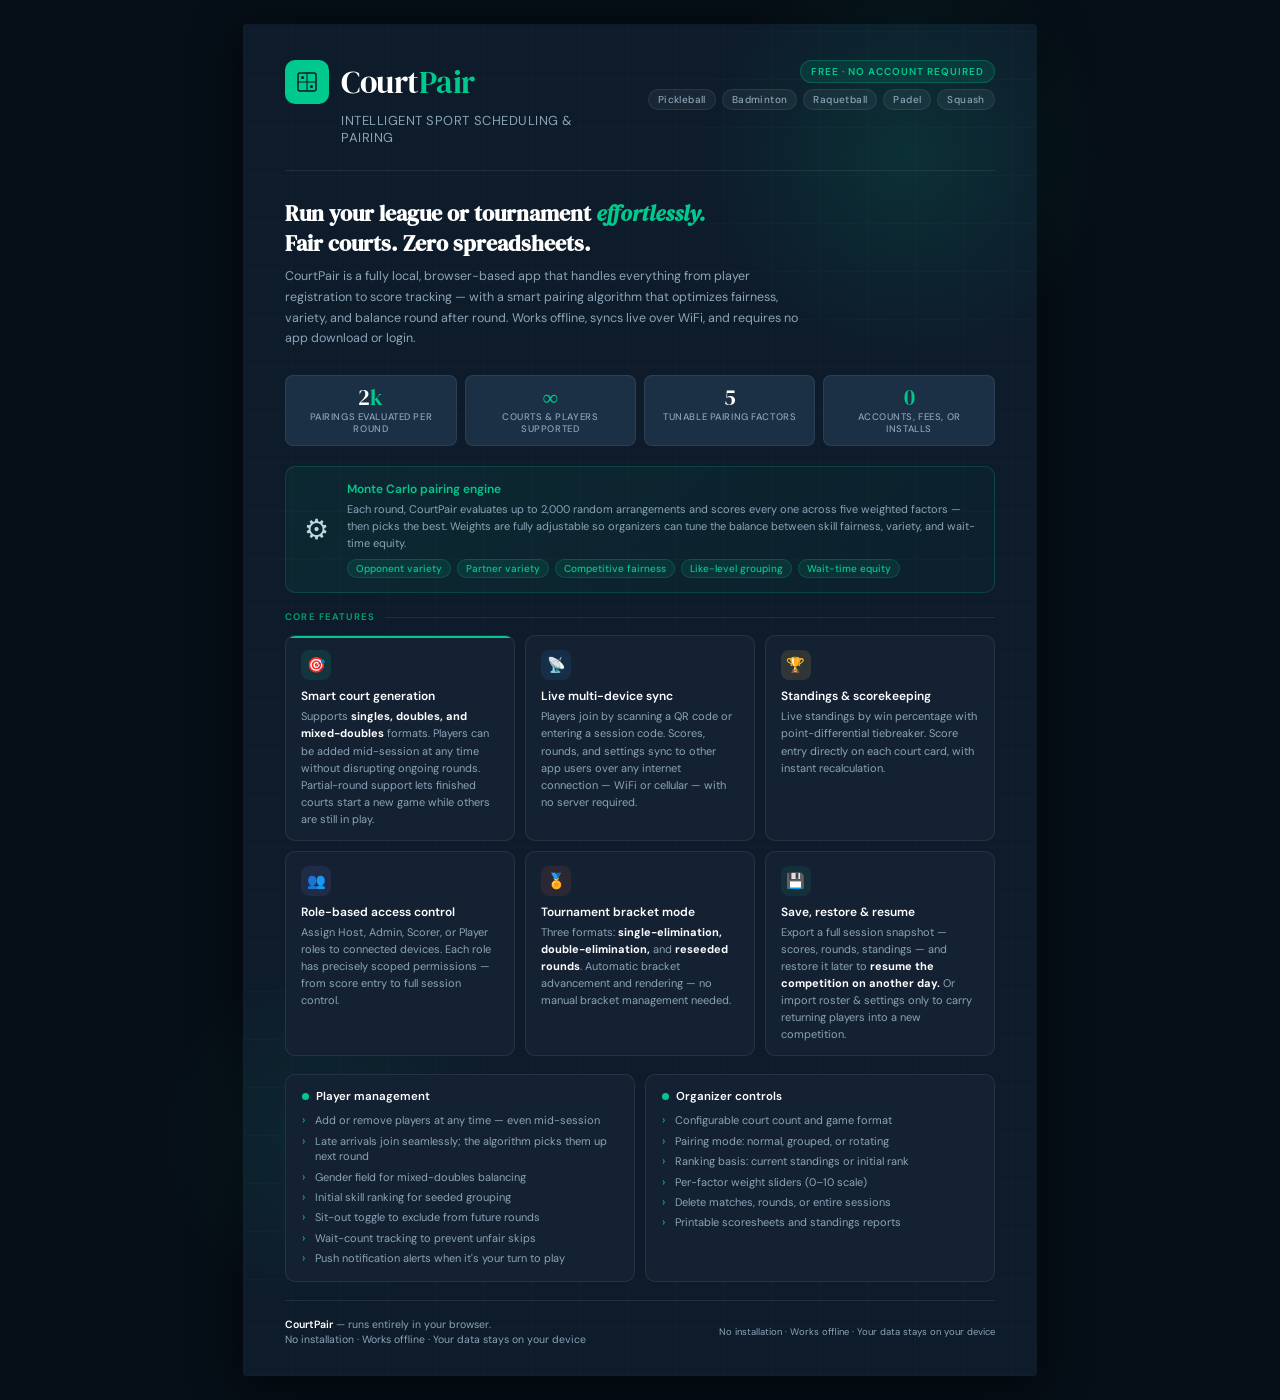
==== courtPairMarketing.html @ 40b13ab9 "initial verison" ====
<!DOCTYPE html>
<html lang="en">
<head>
<meta charset="UTF-8">
<meta name="viewport" content="width=device-width, initial-scale=1.0">
<title>CourtPair — Marketing Sheet</title>
<link href="https://fonts.googleapis.com/css2?family=DM+Serif+Display:ital@0;1&family=DM+Sans:wght@300;400;500;600&display=swap" rel="stylesheet">
<style>
  *, *::before, *::after { box-sizing: border-box; margin: 0; padding: 0; }

  :root {
    --navy:    #0d1b2a;
    --navy2:   #132133;
    --navy3:   #1b2f45;
    --accent:  #00c98d;
    --accent2: #00a572;
    --gold:    #f5c842;
    --white:   #ffffff;
    --offwhite:#f0f4f2;
    --muted:   #8ba4b8;
    --text:    #d6e8f5;
    --border:  rgba(255,255,255,0.08);
  }

  @page { size: A4; margin: 0; }

  html {
    background: #060e17;
    overflow-y: auto;
  }

  body {
    font-family: 'DM Sans', sans-serif;
    background: var(--navy);
    color: var(--text);
    width: 210mm;
    min-height: 297mm;
    margin: 24px auto;
    position: relative;
    overflow: visible;
    box-shadow: 0 8px 48px rgba(0,0,0,0.6);
    border-radius: 4px;
  }

  @media print {
    html { background: var(--navy); }
    body { margin: 0; box-shadow: none; border-radius: 0; -webkit-print-color-adjust: exact; print-color-adjust: exact; }
  }

  /* ── Background geometric decoration ── */
  .bg-deco {
    position: absolute;
    inset: 0;
    pointer-events: none;
    z-index: 0;
  }
  .bg-deco::before {
    content: '';
    position: absolute;
    top: -80px; right: -80px;
    width: 420px; height: 420px;
    border-radius: 50%;
    background: radial-gradient(circle, rgba(0,201,141,0.12) 0%, transparent 70%);
  }
  .bg-deco::after {
    content: '';
    position: absolute;
    bottom: 60px; left: -100px;
    width: 360px; height: 360px;
    border-radius: 50%;
    background: radial-gradient(circle, rgba(0,201,141,0.07) 0%, transparent 70%);
  }

  /* Court net lines */
  .court-lines {
    position: absolute;
    top: 0; left: 0; right: 0;
    height: 100%;
    pointer-events: none;
    opacity: 0.035;
    background-image:
      repeating-linear-gradient(0deg, var(--accent) 0, var(--accent) 1px, transparent 1px, transparent 48px),
      repeating-linear-gradient(90deg, var(--accent) 0, var(--accent) 1px, transparent 1px, transparent 48px);
  }

  .page {
    position: relative;
    z-index: 1;
    padding: 36px 42px 28px;
    min-height: 297mm;
    display: flex;
    flex-direction: column;
  }

  /* ── Header ── */
  .header {
    display: flex;
    align-items: flex-start;
    justify-content: space-between;
    gap: 24px;
    margin-bottom: 28px;
    padding-bottom: 24px;
    border-bottom: 1px solid var(--border);
  }
  .header-left { flex: 1; }

  .logo-row {
    display: flex;
    align-items: center;
    gap: 12px;
    margin-bottom: 8px;
  }
  .logo-icon {
    width: 44px; height: 44px;
    background: var(--accent);
    border-radius: 10px;
    display: flex; align-items: center; justify-content: center;
    flex-shrink: 0;
  }
  .logo-icon svg { width: 24px; height: 24px; }

  .app-name {
    font-family: 'DM Serif Display', serif;
    font-size: 32px;
    color: var(--white);
    letter-spacing: -0.5px;
    line-height: 1;
  }
  .app-name span { color: var(--accent); }

  .tagline {
    font-size: 13px;
    color: var(--muted);
    font-weight: 400;
    letter-spacing: 0.04em;
    text-transform: uppercase;
    margin-left: 56px;
  }

  .header-right {
    display: flex;
    flex-direction: column;
    align-items: flex-end;
    gap: 6px;
    flex-shrink: 0;
  }
  .badge {
    font-size: 10px;
    font-weight: 600;
    letter-spacing: 0.1em;
    text-transform: uppercase;
    padding: 4px 10px;
    border-radius: 20px;
    background: rgba(0,201,141,0.12);
    color: var(--accent);
    border: 1px solid rgba(0,201,141,0.25);
  }
  .sport-badges {
    display: flex; gap: 6px; flex-wrap: wrap; justify-content: flex-end;
  }
  .sport-badge {
    font-size: 10px;
    font-weight: 500;
    padding: 3px 9px;
    border-radius: 20px;
    background: rgba(255,255,255,0.05);
    color: var(--muted);
    border: 1px solid var(--border);
    letter-spacing: 0.04em;
  }

  /* ── Hero blurb ── */
  .hero {
    margin-bottom: 26px;
  }
  .hero h1 {
    font-family: 'DM Serif Display', serif;
    font-size: 22px;
    color: var(--white);
    line-height: 1.35;
    margin-bottom: 8px;
    max-width: 480px;
  }
  .hero h1 em {
    font-style: italic;
    color: var(--accent);
  }
  .hero p {
    font-size: 12.5px;
    color: var(--muted);
    line-height: 1.65;
    max-width: 520px;
  }

  /* ── Feature grid ── */
  .section-label {
    font-size: 9.5px;
    font-weight: 600;
    letter-spacing: 0.12em;
    text-transform: uppercase;
    color: var(--accent2);
    margin-bottom: 12px;
  }

  .features-grid {
    display: grid;
    grid-template-columns: repeat(3, 1fr);
    gap: 10px;
    margin-bottom: 18px;
  }

  .feature-card {
    background: var(--navy2);
    border: 1px solid var(--border);
    border-radius: 10px;
    padding: 14px 15px 12px;
    position: relative;
    overflow: hidden;
  }
  .feature-card::before {
    content: '';
    position: absolute;
    top: 0; left: 0; right: 0;
    height: 2px;
    background: var(--accent);
    opacity: 0;
  }
  .feature-card.highlight::before { opacity: 1; }

  .feature-icon {
    width: 30px; height: 30px;
    border-radius: 8px;
    display: flex; align-items: center; justify-content: center;
    margin-bottom: 9px;
    font-size: 15px;
  }
  .fi-green  { background: rgba(0,201,141,0.12); }
  .fi-blue   { background: rgba(55,138,221,0.12); }
  .fi-gold   { background: rgba(245,200,66,0.12); }
  .fi-purple { background: rgba(127,119,221,0.12); }
  .fi-coral  { background: rgba(216,90,48,0.12); }
  .fi-teal   { background: rgba(29,158,117,0.12); }

  .feature-title {
    font-size: 12px;
    font-weight: 600;
    color: var(--white);
    margin-bottom: 5px;
    line-height: 1.2;
  }
  .feature-desc {
    font-size: 11px;
    color: var(--muted);
    line-height: 1.55;
  }

  /* ── Two-col section ── */
  .two-col {
    display: grid;
    grid-template-columns: 1fr 1fr;
    gap: 10px;
    margin-bottom: 18px;
  }

  .info-block {
    background: var(--navy2);
    border: 1px solid var(--border);
    border-radius: 10px;
    padding: 14px 16px;
  }
  .info-block h3 {
    font-size: 11.5px;
    font-weight: 600;
    color: var(--white);
    margin-bottom: 9px;
    display: flex;
    align-items: center;
    gap: 7px;
  }
  .info-block h3 span.dot {
    width: 7px; height: 7px;
    border-radius: 50%;
    background: var(--accent);
    flex-shrink: 0;
    display: inline-block;
  }
  .info-block ul {
    list-style: none;
    display: flex;
    flex-direction: column;
    gap: 5px;
  }
  .info-block ul li {
    font-size: 11px;
    color: var(--muted);
    padding-left: 13px;
    position: relative;
    line-height: 1.4;
  }
  .info-block ul li::before {
    content: '›';
    position: absolute;
    left: 0;
    color: var(--accent);
    font-size: 12px;
    line-height: 1.3;
  }

  /* ── Algorithm highlight ── */
  .algo-strip {
    background: linear-gradient(135deg, rgba(0,201,141,0.08), rgba(0,165,114,0.04));
    border: 1px solid rgba(0,201,141,0.2);
    border-radius: 10px;
    padding: 14px 18px;
    margin-bottom: 18px;
    display: flex;
    gap: 18px;
    align-items: center;
  }
  .algo-strip .algo-icon {
    font-size: 28px;
    flex-shrink: 0;
    opacity: 0.9;
  }
  .algo-content h3 {
    font-size: 12px;
    font-weight: 600;
    color: var(--accent);
    margin-bottom: 4px;
  }
  .algo-content p {
    font-size: 11px;
    color: var(--muted);
    line-height: 1.55;
  }
  .algo-pills {
    display: flex;
    gap: 6px;
    flex-wrap: wrap;
    margin-top: 7px;
  }
  .algo-pill {
    font-size: 10px;
    font-weight: 500;
    color: var(--accent);
    background: rgba(0,201,141,0.1);
    border: 1px solid rgba(0,201,141,0.2);
    border-radius: 20px;
    padding: 2px 8px;
  }

  /* ── Stat row ── */
  .stat-row {
    display: grid;
    grid-template-columns: repeat(4, 1fr);
    gap: 8px;
    margin-bottom: 20px;
  }
  .stat-card {
    background: var(--navy3);
    border: 1px solid var(--border);
    border-radius: 8px;
    padding: 10px 12px;
    text-align: center;
  }
  .stat-number {
    font-family: 'DM Serif Display', serif;
    font-size: 22px;
    color: var(--white);
    line-height: 1;
    margin-bottom: 3px;
  }
  .stat-number span { color: var(--accent); }
  .stat-label {
    font-size: 9.5px;
    color: var(--muted);
    text-transform: uppercase;
    letter-spacing: 0.06em;
    font-weight: 500;
  }

  /* ── Footer ── */
  .footer {
    margin-top: auto;
    padding-top: 16px;
    border-top: 1px solid var(--border);
    display: flex;
    justify-content: space-between;
    align-items: center;
  }
  .footer-left {
    font-size: 10.5px;
    color: var(--muted);
    line-height: 1.5;
  }
  .footer-left strong {
    color: var(--white);
    font-weight: 600;
  }
  .footer-right {
    display: flex;
    flex-direction: column;
    align-items: flex-end;
    gap: 4px;
  }
  .footer-right .url {
    font-size: 11px;
    font-weight: 600;
    color: var(--accent);
    letter-spacing: 0.02em;
  }
  .footer-right .sub {
    font-size: 9.5px;
    color: var(--muted);
  }

  .divider-label {
    display: flex;
    align-items: center;
    gap: 10px;
    margin-bottom: 12px;
  }
  .divider-label::after {
    content: '';
    flex: 1;
    height: 1px;
    background: var(--border);
  }

  .app-link-strip {
    background: linear-gradient(135deg, rgba(0,201,141,0.1), rgba(0,165,114,0.05));
    border: 1px solid rgba(0,201,141,0.25);
    border-radius: 10px;
    padding: 13px 18px;
    margin-bottom: 18px;
    display: flex;
    align-items: center;
    gap: 16px;
  }
  .app-link-strip .link-icon {
    font-size: 22px;
    flex-shrink: 0;
  }
  .app-link-strip .link-text {
    flex: 1;
  }
  .app-link-strip .link-label {
    font-size: 10px;
    font-weight: 600;
    letter-spacing: 0.1em;
    text-transform: uppercase;
    color: var(--accent2);
    margin-bottom: 3px;
  }
  .app-link-strip a.app-url {
    font-size: 13.5px;
    font-weight: 600;
    color: var(--accent);
    text-decoration: none;
    letter-spacing: 0.01em;
    word-break: break-all;
  }
  .app-link-strip a.app-url:hover { text-decoration: underline; }
  .app-link-strip .link-sub {
    font-size: 10.5px;
    color: var(--muted);
    margin-top: 2px;
  }
  .qr-placeholder {
    width: 58px; height: 58px;
    border: 1.5px dashed rgba(0,201,141,0.35);
    border-radius: 6px;
    display: flex;
    align-items: center;
    justify-content: center;
    flex-shrink: 0;
    color: rgba(0,201,141,0.4);
    font-size: 9px;
    text-align: center;
    line-height: 1.3;
    padding: 4px;
  }

  /* print handled above */
</style>
</head>
<body>
<div class="bg-deco"></div>
<div class="court-lines"></div>

<div class="page">

  <!-- Header -->
  <div class="header">
    <div class="header-left">
      <div class="logo-row">
        <div class="logo-icon">
          <svg viewBox="0 0 24 24" fill="none" xmlns="http://www.w3.org/2000/svg">
            <rect x="3" y="11.5" width="18" height="1" fill="#0d1b2a" rx="0.5"/>
            <rect x="11.5" y="3" width="1" height="18" fill="#0d1b2a" rx="0.5"/>
            <rect x="3" y="3" width="18" height="18" rx="2" stroke="#0d1b2a" stroke-width="1.5" fill="none"/>
            <circle cx="7.5" cy="7.5" r="1.5" fill="#0d1b2a"/>
            <circle cx="16.5" cy="16.5" r="1.5" fill="#0d1b2a"/>
          </svg>
        </div>
        <div class="app-name">Court<span>Pair</span></div>
      </div>
      <div class="tagline">Intelligent sport scheduling &amp; pairing</div>
    </div>
    <div class="header-right">
      <div class="badge">Free · No account required</div>
      <div class="sport-badges">
        <div class="sport-badge">Pickleball</div>
        <div class="sport-badge">Badminton</div>
        <div class="sport-badge">Raquetball</div>
        <div class="sport-badge">Padel</div>
        <div class="sport-badge">Squash</div>
      </div>
    </div>
  </div>

  <!-- Hero -->
  <div class="hero">
    <h1>Run your league or tournament <em>effortlessly.</em><br>Fair courts. Zero spreadsheets.</h1>
    <p>CourtPair is a fully local, browser-based app that handles everything from player registration to score tracking — with a smart pairing algorithm that optimizes fairness, variety, and balance round after round. Works offline, syncs live over WiFi, and requires no app download or login.</p>
  </div>

  <!-- Stats -->
  <div class="stat-row">
    <div class="stat-card">
      <div class="stat-number">2<span>k</span></div>
      <div class="stat-label">Pairings evaluated per round</div>
    </div>
    <div class="stat-card">
      <div class="stat-number"><span>∞</span></div>
      <div class="stat-label">Courts &amp; players supported</div>
    </div>
    <div class="stat-card">
      <div class="stat-number">5</div>
      <div class="stat-label">Tunable pairing factors</div>
    </div>
    <div class="stat-card">
      <div class="stat-number"><span>0</span></div>
      <div class="stat-label">Accounts, fees, or installs</div>
    </div>
  </div>

  <!-- Algorithm highlight -->
  <div class="algo-strip">
    <div class="algo-icon">⚙</div>
    <div class="algo-content">
      <h3>Monte Carlo pairing engine</h3>
      <p>Each round, CourtPair evaluates up to 2,000 random arrangements and scores every one across five weighted factors — then picks the best. Weights are fully adjustable so organizers can tune the balance between skill fairness, variety, and wait-time equity.</p>
      <div class="algo-pills">
        <div class="algo-pill">Opponent variety</div>
        <div class="algo-pill">Partner variety</div>
        <div class="algo-pill">Competitive fairness</div>
        <div class="algo-pill">Like-level grouping</div>
        <div class="algo-pill">Wait-time equity</div>
      </div>
    </div>
  </div>

  <!-- Feature grid -->
  <div class="divider-label section-label">Core features</div>
  <div class="features-grid">

    <div class="feature-card highlight">
      <div class="feature-icon fi-green">🎯</div>
      <div class="feature-title">Smart court generation</div>
      <div class="feature-desc">Supports <strong style="color:var(--white);">singles, doubles, and mixed-doubles</strong> formats. Players can be added mid-session at any time without disrupting ongoing rounds. Partial-round support lets finished courts start a new game while others are still in play.</div>
    </div>

    <div class="feature-card">
      <div class="feature-icon fi-blue">📡</div>
      <div class="feature-title">Live multi-device sync</div>
      <div class="feature-desc">Players join by scanning a QR code or entering a session code. Scores, rounds, and settings sync to other app users over any internet connection — WiFi or cellular — with no server required.</div>
    </div>

    <div class="feature-card">
      <div class="feature-icon fi-gold">🏆</div>
      <div class="feature-title">Standings &amp; scorekeeping</div>
      <div class="feature-desc">Live standings by win percentage with point-differential tiebreaker. Score entry directly on each court card, with instant recalculation.</div>
    </div>

    <div class="feature-card">
      <div class="feature-icon fi-purple">👥</div>
      <div class="feature-title">Role-based access control</div>
      <div class="feature-desc">Assign Host, Admin, Scorer, or Player roles to connected devices. Each role has precisely scoped permissions — from score entry to full session control.</div>
    </div>

    <div class="feature-card">
      <div class="feature-icon fi-coral">🏅</div>
      <div class="feature-title">Tournament bracket mode</div>
      <div class="feature-desc">Three formats: <strong style="color:var(--white);">single-elimination, double-elimination,</strong> and <strong style="color:var(--white);">reseeded rounds</strong>. Automatic bracket advancement and rendering — no manual bracket management needed.</div>
    </div>

    <div class="feature-card">
      <div class="feature-icon fi-teal">💾</div>
      <div class="feature-title">Save, restore &amp; resume</div>
      <div class="feature-desc">Export a full session snapshot — scores, rounds, standings — and restore it later to <strong style="color:var(--white);">resume the competition on another day.</strong> Or import roster &amp; settings only to carry returning players into a new competition.</div>
    </div>

  </div>

  <!-- Two-col info blocks -->
  <div class="two-col">
    <div class="info-block">
      <h3><span class="dot"></span>Player management</h3>
      <ul>
        <li>Add or remove players at any time — even mid-session</li>
        <li>Late arrivals join seamlessly; the algorithm picks them up next round</li>
        <li>Gender field for mixed-doubles balancing</li>
        <li>Initial skill ranking for seeded grouping</li>
        <li>Sit-out toggle to exclude from future rounds</li>
        <li>Wait-count tracking to prevent unfair skips</li>
        <li>Push notification alerts when it's your turn to play</li>
      </ul>
    </div>
    <div class="info-block">
      <h3><span class="dot"></span>Organizer controls</h3>
      <ul>
        <li>Configurable court count and game format</li>
        <li>Pairing mode: normal, grouped, or rotating</li>
        <li>Ranking basis: current standings or initial rank</li>
        <li>Per-factor weight sliders (0–10 scale)</li>
        <li>Delete matches, rounds, or entire sessions</li>
        <li>Printable scoresheets and standings reports</li>
      </ul>
    </div>
  </div>

  <!-- App link 
  <div class="app-link-strip">
    <div class="qr-placeholder">QR<br>code<br>here</div>
    <div class="link-text">
      <div class="link-label">🔗 Open the app and try it out!</div>
      <a class="app-url" href="pairing.html"></a>
      <div class="link-sub">Works in any modern browser · No download or account required · Save to home screen for full-screen mode</div>
    </div>
  </div>
-->
  <!-- Footer -->
  <div class="footer">
    <div class="footer-left">
      <strong>CourtPair</strong> — runs entirely in your browser.<br>
      No installation · Works offline · Your data stays on your device
    </div>
    <div class="footer-right">
      <div class="sub">No installation · Works offline · Your data stays on your device</div>
    </div>
  </div>

</div>
</body>
</html>
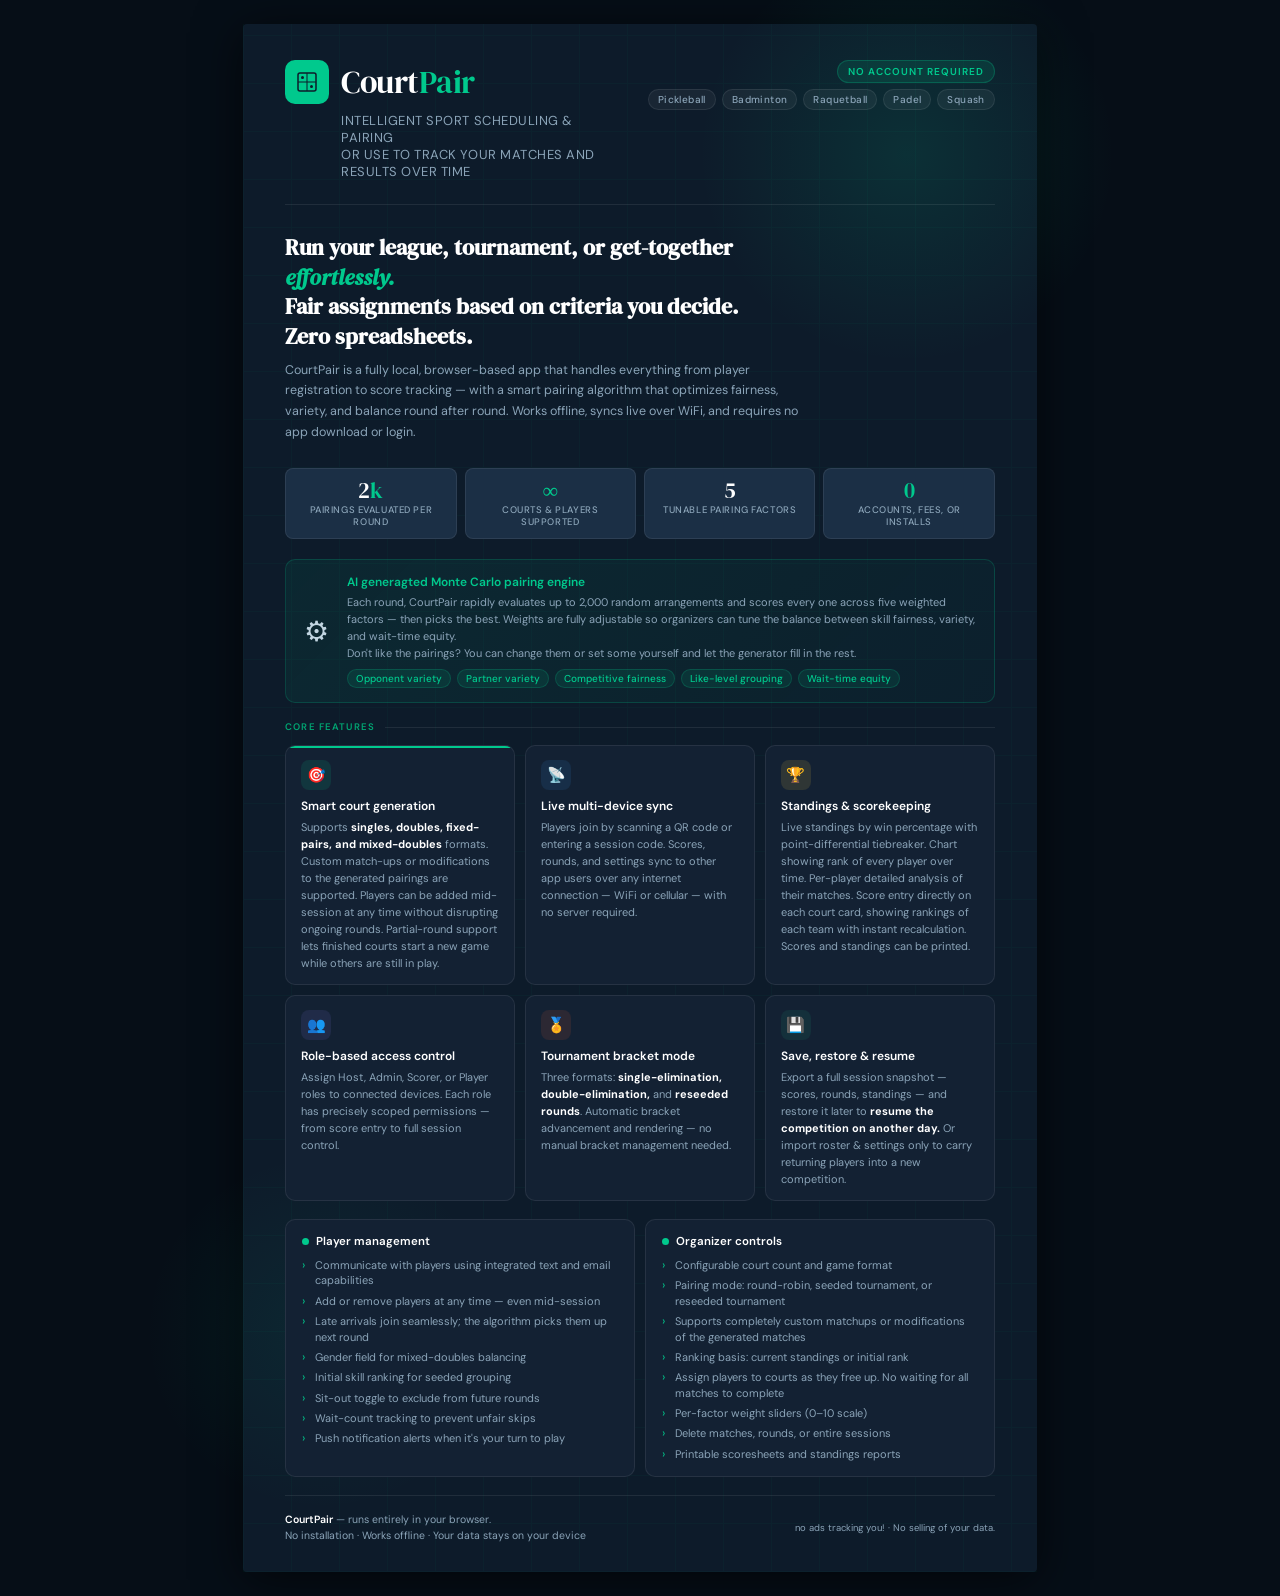
==== commit 7a46b018: "Add files via upload" ====
--- a/courtPairMarketing.html
+++ b/courtPairMarketing.html
@@ -506,9 +506,10 @@
         <div class="app-name">Court<span>Pair</span></div>
       </div>
       <div class="tagline">Intelligent sport scheduling &amp; pairing</div>
+      <div class="tagline">Or use to track your matches and results over time</div>
     </div>
     <div class="header-right">
-      <div class="badge">Free · No account required</div>
+      <div class="badge">No account required</div>
       <div class="sport-badges">
         <div class="sport-badge">Pickleball</div>
         <div class="sport-badge">Badminton</div>
@@ -521,7 +522,7 @@
 
   <!-- Hero -->
   <div class="hero">
-    <h1>Run your league or tournament <em>effortlessly.</em><br>Fair courts. Zero spreadsheets.</h1>
+    <h1>Run your league, tournament, or get-together <em>effortlessly.</em><br>Fair assignments based on criteria you decide. Zero spreadsheets.</h1>
     <p>CourtPair is a fully local, browser-based app that handles everything from player registration to score tracking — with a smart pairing algorithm that optimizes fairness, variety, and balance round after round. Works offline, syncs live over WiFi, and requires no app download or login.</p>
   </div>
 
@@ -549,8 +550,9 @@
   <div class="algo-strip">
     <div class="algo-icon">⚙</div>
     <div class="algo-content">
-      <h3>Monte Carlo pairing engine</h3>
-      <p>Each round, CourtPair evaluates up to 2,000 random arrangements and scores every one across five weighted factors — then picks the best. Weights are fully adjustable so organizers can tune the balance between skill fairness, variety, and wait-time equity.</p>
+      <h3>AI generagted Monte Carlo pairing engine</h3>
+      <p>Each round, CourtPair rapidly evaluates up to 2,000 random arrangements and scores every one across five weighted factors — then picks the best. Weights are fully adjustable so organizers can tune the balance between skill fairness, variety, and wait-time equity.</p>
+      <p>Don't like the pairings? You can change them or set some yourself and let the generator fill in the rest.</p>
       <div class="algo-pills">
         <div class="algo-pill">Opponent variety</div>
         <div class="algo-pill">Partner variety</div>
@@ -568,7 +570,7 @@
     <div class="feature-card highlight">
       <div class="feature-icon fi-green">🎯</div>
       <div class="feature-title">Smart court generation</div>
-      <div class="feature-desc">Supports <strong style="color:var(--white);">singles, doubles, and mixed-doubles</strong> formats. Players can be added mid-session at any time without disrupting ongoing rounds. Partial-round support lets finished courts start a new game while others are still in play.</div>
+      <div class="feature-desc">Supports <strong style="color:var(--white);">singles, doubles, fixed-pairs, and mixed-doubles</strong> formats. Custom match-ups or modifications to the generated pairings are supported. Players can be added mid-session at any time without disrupting ongoing rounds. Partial-round support lets finished courts start a new game while others are still in play.</div>
     </div>
 
     <div class="feature-card">
@@ -580,13 +582,13 @@
     <div class="feature-card">
       <div class="feature-icon fi-gold">🏆</div>
       <div class="feature-title">Standings &amp; scorekeeping</div>
-      <div class="feature-desc">Live standings by win percentage with point-differential tiebreaker. Score entry directly on each court card, with instant recalculation.</div>
+      <div class="feature-desc">Live standings by win percentage with point-differential tiebreaker. Chart showing rank of every player over time.  Per-player detailed analysis of their matches. Score entry directly on each court card, showing rankings of each team with instant recalculation. Scores and standings can be printed.</div>
     </div>
 
     <div class="feature-card">
       <div class="feature-icon fi-purple">👥</div>
       <div class="feature-title">Role-based access control</div>
-      <div class="feature-desc">Assign Host, Admin, Scorer, or Player roles to connected devices. Each role has precisely scoped permissions — from score entry to full session control.</div>
+      <div class="feature-desc">Assign Host, Admin, Scorer, or Player roles to connected devices. Each role has precisely scoped permissions — from score entry to full session control. </div>
     </div>
 
     <div class="feature-card">
@@ -608,6 +610,7 @@
     <div class="info-block">
       <h3><span class="dot"></span>Player management</h3>
       <ul>
+        <li>Communicate with players using integrated text and email capabilities</li>
         <li>Add or remove players at any time — even mid-session</li>
         <li>Late arrivals join seamlessly; the algorithm picks them up next round</li>
         <li>Gender field for mixed-doubles balancing</li>
@@ -621,8 +624,10 @@
       <h3><span class="dot"></span>Organizer controls</h3>
       <ul>
         <li>Configurable court count and game format</li>
-        <li>Pairing mode: normal, grouped, or rotating</li>
+        <li>Pairing mode: round-robin, seeded tournament, or reseeded tournament</li>
+        <li>Supports completely custom matchups or modifications of the generated matches</li>
         <li>Ranking basis: current standings or initial rank</li>
+        <li>Assign players to courts as they free up. No waiting for all matches to complete</li>
         <li>Per-factor weight sliders (0–10 scale)</li>
         <li>Delete matches, rounds, or entire sessions</li>
         <li>Printable scoresheets and standings reports</li>
@@ -636,7 +641,7 @@
     <div class="link-text">
       <div class="link-label">🔗 Open the app and try it out!</div>
       <a class="app-url" href="pairing.html"></a>
-      <div class="link-sub">Works in any modern browser · No download or account required · Save to home screen for full-screen mode</div>
+      <div class="link-sub">Works in any modern browser · No download or account required · Save to home screen for full-screen mode & notifications</div>
     </div>
   </div>
 -->
@@ -647,7 +652,7 @@
       No installation · Works offline · Your data stays on your device
     </div>
     <div class="footer-right">
-      <div class="sub">No installation · Works offline · Your data stays on your device</div>
+      <div class="sub">no ads tracking you!  · No selling of your data.</div>
     </div>
   </div>
 
